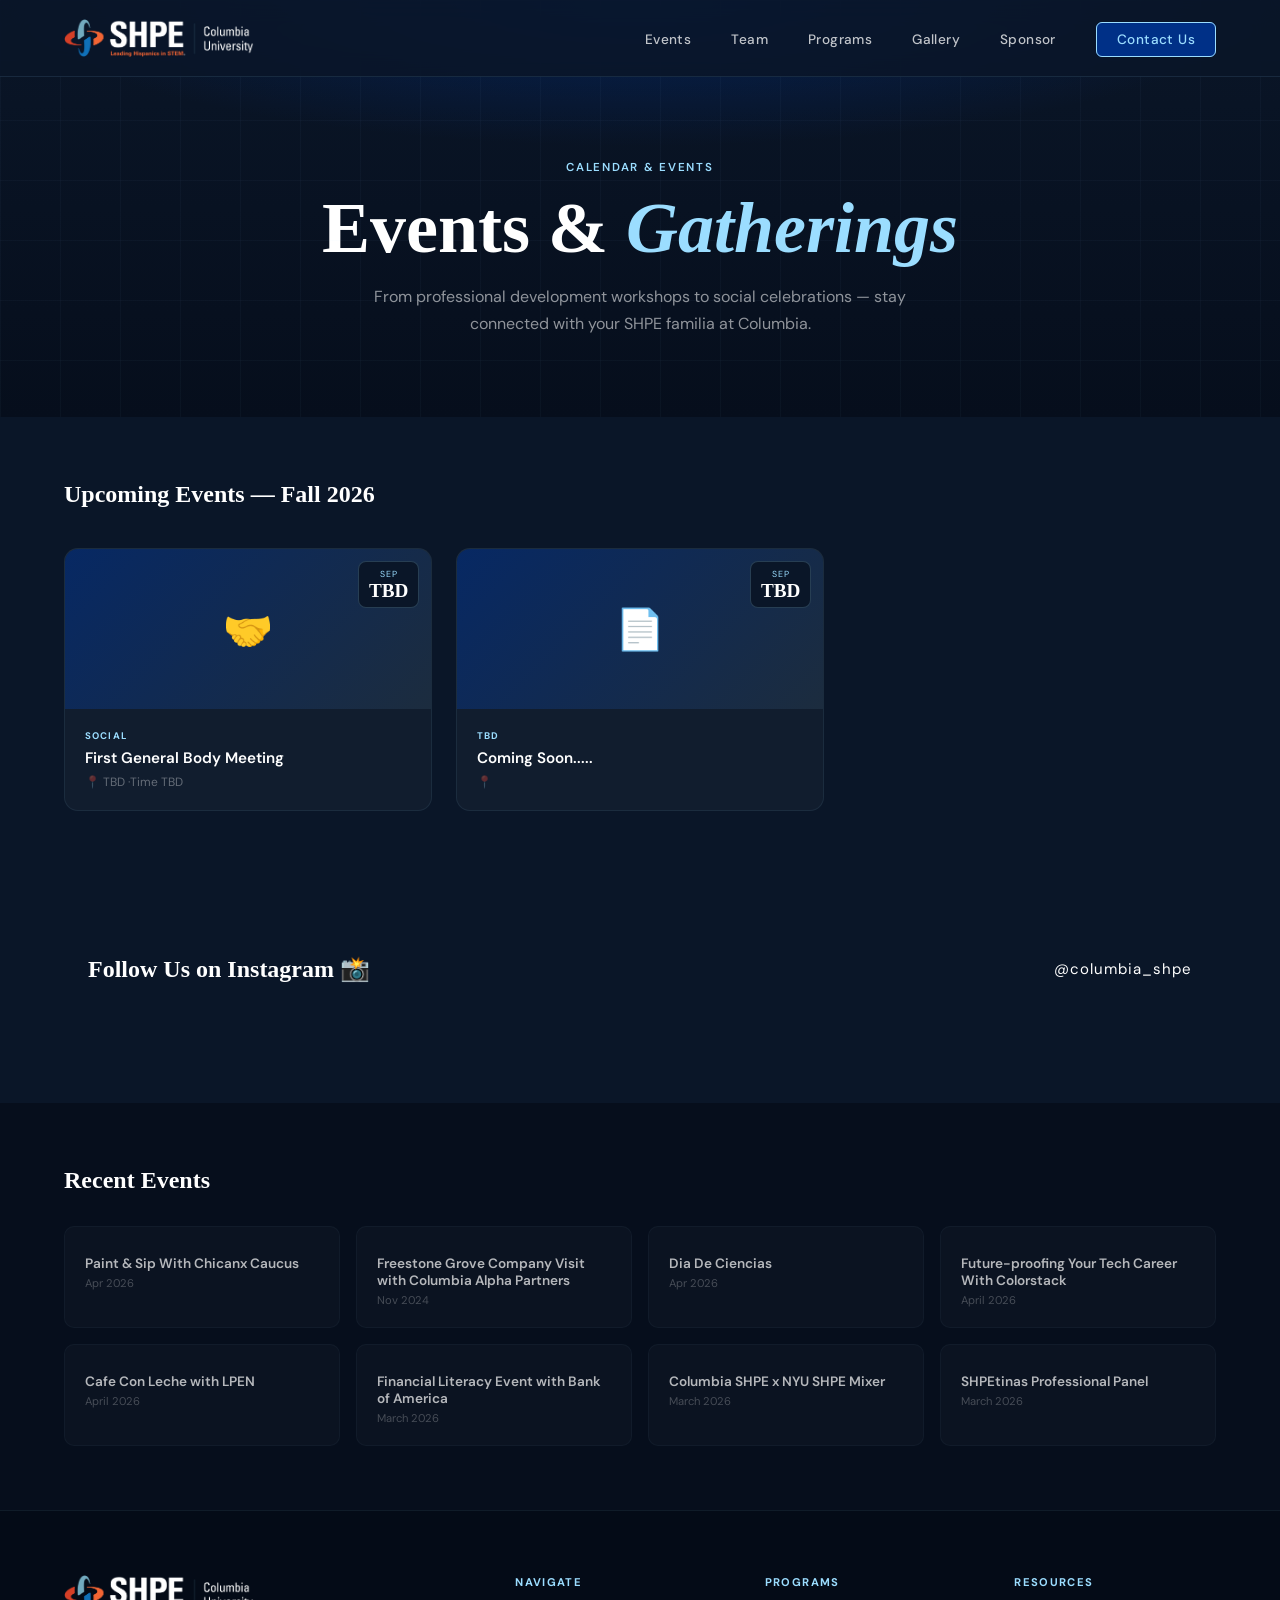
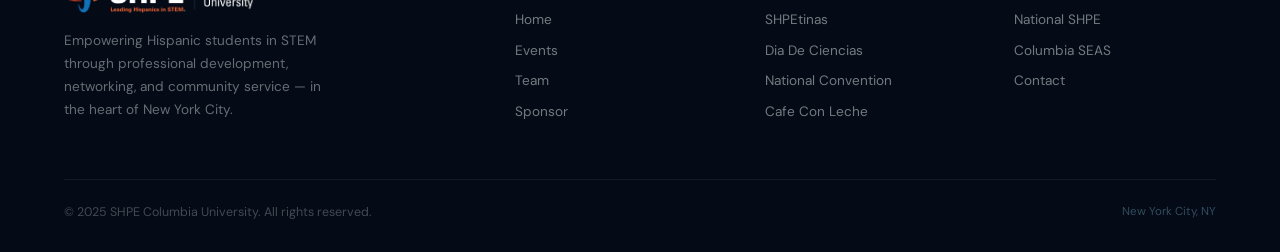
==== events.html @ 2bc38042 "adding files" ====
<!-- EVENTS.HTML -- PAGE WITH INFO OF EVENTS -->
<!-- As a reminder, make sure to comment sections and minimize commented out sections to avoid clutter & mess. -->

 <!-- This section is on every html file. It connects different files together and sets up the structure. Ensure the css files correspond to this html file.-->
<!DOCTYPE html>
<html lang="en">
<head>
  <meta charset="UTF-8" />
  <meta name="viewport" content="width=device-width, initial-scale=1.0"/>
  <title>Events – SHPE Columbia University</title>
  <link rel="preconnect" href="https://fonts.googleapis.com"/>
  <link href="https://fonts.googleapis.com/css2?family=Playfair+Display:ital,wght@0,400;0,700;0,900;1,400&family=DM+Sans:wght@300;400;500;600&display=swap" rel="stylesheet"/>
  <link rel="stylesheet" href="Styling/events.css">
  <link rel="stylesheet" href="Styling/navigation.css">
  <link rel="stylesheet" href="Styling/footer.css">
</head>
<body>

<!-- This section is for the NAVIGATION BAR. As of now (5/3/26), you will need to make changes to EVERY file to update something on the navigation bar. -->
<nav>
  <a href="index.html" class="nav-logo">
     <img src="Logos/WhiteandColor.png" class="nav-logo-icon"/>
  </a>

  <!-- Hamburger (Shown when the screen shrinks) -->
  <div class="hamburger" id="hamburger">
    <span></span>
    <span></span>
    <span></span>
  </div>

  <!-- If you want to add a new tab, edit this and make sure to create the new .html file for it to head to. -->
  <ul class="nav-links" id="navLinks">
    <li><a href="events.html">Events</a></li>
    <li><a href="team.html">Team</a></li>
    <li><a href="programs.html">Programs</a></li>
    <li><a href="gallery.html">Gallery</a></li>
    <li><a href="sponsorship.html">Sponsor</a></li>
    <li><a href="contact.html" class="nav-cta">Contact Us</a></li>
  </ul>
</nav>

<!-- This section is the HEADER section. It is basically what you see the top of this page. -->
<div class="page-header">
  <div class="eyebrow">Calendar & Events</div>
  <h1 class="page-title">Events & <em>Gatherings</em></h1>
  <p class="page-sub">From professional development workshops to social celebrations — stay connected with your SHPE familia at Columbia.</p>
</div>

<!--
/Feature Event Section. You can use this to countdown for National Convention or something
<div class="featured-event">
  <div class="featured-inner">
    <div class="featured-label">Featured Event</div>
    <div class="featured-card">
      <div class="featured-visual">
        🌟
        <div class="featured-badge">Flagship · 2026</div>
      </div>
      <div class="featured-content">
        <div class="event-type-tag">National Convention</div>
        <h2 class="featured-title">National SHPE Convention</h2>
        <p class="featured-desc">Join us for several days of networking, workshops, and fun.</p>
        <div class="countdown" id="countdown">
          <div class="count-box"><div class="count-num" id="cd-days">--</div><div class="count-label">Days</div></div>
          <div class="count-box"><div class="count-num" id="cd-hrs">--</div><div class="count-label">Hrs</div></div>
          <div class="count-box"><div class="count-num" id="cd-min">--</div><div class="count-label">Min</div></div>
          <div class="count-box"><div class="count-num" id="cd-sec">--</div><div class="count-label">Sec</div></div>
        </div>
        <div class="event-meta-row">
          <div class="meta-item"><span>📅</span><span> [Month][Day] 2026 · [TIME]] PM</span></div>
          <div class="meta-item"><span>📍</span><span> wherever </span></div>
          <div class="meta-item"><span>🎟️</span><span> General Admission $$$[price]</span></div>
        </div>
        <a href="contact.html" class="btn-primary">Register Now</a>
      </div>
    </div>
  </div>
</div>
-->

<!-- This section is the UPCOMING EVENTS section. As of now (5/3/26), this needs to be updated manually. Ideally, this will be changed to automatic if connected to one of our calendars once established. -->
<div class="events-section">
  <div class="events-section-inner">
    <div class="section-header">
      <h2 class="section-heading">Upcoming Events — Fall 2026</h2>
    </div>
    <div class="events-grid">

      <div class="event-card">
        <div class="event-img">🤝
          <div class="event-date-badge"><div class="badge-month">Sep</div><div class="badge-day">TBD</div></div>
        </div>
        <div class="event-body">
          <div class="ev-type">Social</div>
          <div class="ev-name">First General Body Meeting</div>
          <div class="ev-meta">📍 TBD ·Time TBD</div>
        </div>
      </div>

      <div class="event-card">
        <div class="event-img">📄
          <div class="event-date-badge"><div class="badge-month">Sep</div><div class="badge-day">TBD</div></div>
        </div>
        <div class="event-body">
          <div class="ev-type">TBD</div>
          <div class="ev-name">Coming Soon.....</div>
          <div class="ev-meta">📍</div>
        </div>
      </div>

    </div>
  </div>
</div>

<!-- This section is the INSTAGRAM WIDGET section. As of now (5/3/26), this widget is under Daniela. This should be changed. Consider changing the platform as well. -->
<div class="instagram-section">
  <div class="instagram-inner">
    <div class="section-header">
      <h2 class="section-heading">Follow Us on Instagram 📸</h2>
      <p class="section-sub">
        <a href="https://www.instagram.com/columbia_shpe/" target="_blank">@columbia_shpe</a>
      </p>
    </div>
    <div class="instagram-embed-wrapper">
      <!-- Elfsight Instagram Feed | ColumbiaSHPE -->
        <script src="https://elfsightcdn.com/platform.js" async></script>
        <div class="elfsight-app-4289514f-5c99-4eb2-a9fa-e28ac221b31d" data-elfsight-app-lazy></div>
    </div>
  </div>
</div>

<!-- This section is the RECENT EVENTS section. As of now (5/3/26), this needs to be updated manually. -->
<div class="past-events">
  <div class="past-inner">
    <div class="section-heading">Recent Events</div>
    <div class="past-grid">
      <div class="past-card"><div class="past-icon"></div><div class="past-name">Paint & Sip With Chicanx Caucus</div><div class="past-date">Apr 2026</div></div>
      <div class="past-card"><div class="past-icon"></div><div class="past-name">Freestone Grove Company Visit with Columbia Alpha Partners</div><div class="past-date">Nov 2024</div></div>
      <div class="past-card"><div class="past-icon"></div><div class="past-name">Dia De Ciencias</div><div class="past-date">Apr 2026</div></div>
      <div class="past-card"><div class="past-icon"></div><div class="past-name">Future-proofing Your Tech Career With Colorstack</div><div class="past-date">April 2026</div></div>
      <div class="past-card"><div class="past-icon"></div><div class="past-name">Cafe Con Leche with LPEN</div><div class="past-date">April 2026</div></div>
      <div class="past-card"><div class="past-icon"></div><div class="past-name">Financial Literacy Event with Bank of America</div><div class="past-date">March 2026</div></div>
      <div class="past-card"><div class="past-icon"></div><div class="past-name">Columbia SHPE x NYU SHPE Mixer</div><div class="past-date">March 2026</div></div>
      <div class="past-card"><div class="past-icon"></div><div class="past-name">SHPEtinas Professional Panel</div><div class="past-date">March 2026</div></div>
    </div>
  </div>
</div>

<!-- This section is for the FOOTER. As of now (5/3/26), you will need to make changes to EVERY file with the footer to update something on the footer. -->
<footer>
  <div class="footer-top">
    <div class="footer-brand">
      <div class="nav-logo">
        <img src="Logos/WhiteandColor.png" class="nav-logo-icon"/>
      </div>
      <p>Empowering Hispanic students in STEM through professional development, networking, and community service — in the heart of New York City.</p>
    </div>
    <div class="footer-col">
      <h5>Navigate</h5>
      <ul>
        <li><a href="index.html">Home</a></li>
        <li><a href="events.html">Events</a></li>
        <li><a href="team.html">Team</a></li>
        <li><a href="sponsorship.html">Sponsor</a></li>
      </ul>
    </div>
    <div class="footer-col">
      <h5>Programs</h5>
      <ul>
        <li><a href="programs.html">SHPEtinas</a></li>
        <li><a href="programs.html">Dia De Ciencias</a></li>
        <li><a href="programs.html">National Convention</a></li>
        <li><a href="programs.html">Cafe Con Leche</a></li>
      </ul>
    </div>
    <div class="footer-col">
      <h5>Resources</h5>
      <ul>
        <li><a href="https://www.shpe.org" target="_blank">National SHPE</a></li>
        <li><a href="https://engineering.columbia.edu" target="_blank">Columbia SEAS</a></li>
        <li><a href="contact.html">Contact</a></li>
      </ul>
    </div>
  </div>
  <div class="footer-bottom">
    <p>© 2025 SHPE Columbia University. All rights reserved.</p>
    <p style="color:rgba(155,221,255,0.3);font-size:0.72rem;">New York City, NY</p>
  </div>
</footer>

<script>

  document.querySelectorAll('.filter-btn').forEach(btn => {
    btn.addEventListener('click', () => {
      document.querySelectorAll('.filter-btn').forEach(b => b.classList.remove('active'));
      btn.classList.add('active');
    });
  });
</script>

<script src="Scripts/navigation.js"></script>
</body>
</html>
---- Styling/events.css ----
:root {
      --columbia-blue: #9BDDFF;
      --columbia-dark: #003087;
      --navy: #0A1628;
      --gold: #C4973A;
      --cream: #F8F4EE;
      --white: #ffffff;
    }
    *, *::before, *::after { box-sizing: border-box; margin: 0; padding: 0; }
    html { scroll-behavior: smooth; }
    body { font-family: 'DM Sans', sans-serif; background: var(--navy); color: var(--white); overflow-x: hidden; }


    /* PAGE HEADER */
    .page-header {
      padding: 10rem 4rem 5rem;
      background:
        radial-gradient(ellipse 70% 50% at 50% 0%, rgba(0,48,135,0.5) 0%, transparent 70%),
        linear-gradient(180deg, #0A1628 0%, #060e1c 100%);
      text-align: center; position: relative;
    }
    .page-header::after {
      content: '';
      position: absolute; inset: 0;
      background-image: linear-gradient(rgba(155,221,255,0.03) 1px, transparent 1px), linear-gradient(90deg, rgba(155,221,255,0.03) 1px, transparent 1px);
      background-size: 60px 60px;
      pointer-events: none;
    }
    .eyebrow { font-size: 0.72rem; font-weight: 600; color: var(--columbia-blue); letter-spacing: 0.15em; text-transform: uppercase; margin-bottom: 1rem; }
    .page-title {
      font-family: 'Georgia', serif;
      font-size: clamp(2.5rem, 6vw, 4.5rem);
      font-weight: 900; line-height: 1.05; margin-bottom: 1rem;
    }
    .page-title em { font-style: italic; color: var(--columbia-blue); }
    .page-sub { color: rgba(255,255,255,0.55); max-width: 560px; margin: 0 auto; line-height: 1.7; }

    /* FILTER TABS */
    .filters {
      background: #060e1c;
      border-bottom: 1px solid rgba(155,221,255,0.08);
      padding: 1.5rem 4rem;
      display: flex; gap: 0.75rem; overflow-x: auto;
    }
    .filter-btn {
      background: rgba(255,255,255,0.04); border: 1px solid rgba(155,221,255,0.1);
      color: rgba(255,255,255,0.55); padding: 0.5rem 1.25rem; border-radius: 100px;
      font-size: 0.8rem; font-weight: 500; cursor: pointer;
      transition: all 0.2s; white-space: nowrap;
    }
    .filter-btn:hover, .filter-btn.active {
      background: var(--columbia-dark); border-color: var(--columbia-blue);
      color: var(--columbia-blue);
    }

    /* FEATURED EVENT....u can use this for a special event. maybe for national convention? */
    .featured-event {
      background: #060e1c; padding: 4rem;
    }
    .featured-inner { max-width: 1200px; margin: 0 auto; }
    .featured-label {
      font-size: 0.7rem; font-weight: 700; letter-spacing: 0.15em; text-transform: uppercase;
      color: var(--gold); margin-bottom: 1.5rem; display: flex; align-items: center; gap: 0.5rem;
    }
    .featured-label::before { content: '★'; }
    .featured-card {
      background: linear-gradient(135deg, rgba(0,48,135,0.4) 0%, rgba(155,221,255,0.04) 100%);
      border: 1px solid rgba(155,221,255,0.2);
      border-radius: 20px; overflow: hidden;
      display: grid; grid-template-columns: 1fr 1fr;
    }
    .featured-visual {
      background: linear-gradient(135deg, rgba(0,48,135,0.8), rgba(10,22,40,0.9));
      min-height: 360px;
      display: flex; align-items: center; justify-content: center;
      font-size: 6rem; position: relative;
    }
    .featured-badge {
      position: absolute; top: 1.5rem; left: 1.5rem;
      background: var(--gold); color: #1a0a00;
      padding: 0.3rem 0.8rem; border-radius: 6px;
      font-size: 0.65rem; font-weight: 700; letter-spacing: 0.08em; text-transform: uppercase;
    }
    .featured-content { padding: 3rem; display: flex; flex-direction: column; justify-content: center; }
    .event-type-tag {
      font-size: 0.65rem; font-weight: 700; letter-spacing: 0.12em; text-transform: uppercase;
      color: var(--columbia-blue); background: rgba(155,221,255,0.08);
      padding: 0.25rem 0.7rem; border-radius: 4px; display: inline-block; margin-bottom: 1rem;
    }
    .featured-title { font-family: 'Georgia', serif; font-size: 2rem; font-weight: 800; margin-bottom: 1rem; line-height: 1.2; }
    .featured-desc { color: rgba(255,255,255,0.55); line-height: 1.7; margin-bottom: 1.5rem; }
    .event-meta-row { display: flex; flex-direction: column; gap: 0.5rem; margin-bottom: 2rem; }
    .meta-item { display: flex; align-items: center; gap: 0.6rem; font-size: 0.85rem; color: rgba(255,255,255,0.5); }
    .meta-item span:first-child { font-size: 1rem; }
    .btn-primary {
      background: var(--columbia-blue); color: var(--navy);
      padding: 0.85rem 2rem; border-radius: 8px; font-weight: 600;
      font-size: 0.9rem; text-decoration: none; transition: all 0.2s;
      display: inline-block;
    }
    .btn-primary:hover { background: #fff; }

    /* COUNTDOWN FOR FEATURED EVENT */
    .countdown { display: flex; gap: 1rem; margin: 1.5rem 0; }
    .count-box {
      background: rgba(0,0,0,0.3); border: 1px solid rgba(155,221,255,0.15);
      border-radius: 8px; padding: 0.6rem 1rem; text-align: center; min-width: 64px;
    }
    .count-num { font-family: 'Georgia', serif; font-size: 1.8rem; font-weight: 900; color: var(--columbia-blue); line-height: 1; }
    .count-label { font-size: 0.6rem; color: rgba(255,255,255,0.35); letter-spacing: 0.08em; text-transform: uppercase; margin-top: 0.2rem; }

    
    /*INSTAGRAM*/
    .instagram-section {
    padding: 80px 0;
    background: var(--navy-dark);
    border-top: 1px solid var(--border);
    border-bottom: 1px solid var(--border);
    }

    .instagram-inner {
    max-width: 1200px;
    margin: 0 auto;
    padding: 0 48px;
    }

    .instagram-embed-wrapper {
    margin-top: 40px;
    border-radius: 12px;
    overflow: hidden;
    }

    .section-sub a {
    color: var(--blue-electric);
    text-decoration: none;
    font-size: 15px;
    letter-spacing: 1px;
    }

    .section-sub a:hover {
    text-decoration: underline;
    }

    
    /* EVENTS GRID */
    .events-section { padding: 4rem; background: var(--navy); }
    .events-section-inner { max-width: 1200px; margin: 0 auto; }
    .section-header { display: flex; justify-content: space-between; align-items: center; margin-bottom: 2.5rem; }
    .section-heading { font-family: 'Georgia', serif; font-size: 1.5rem; font-weight: 700; }
    .events-grid { display: grid; grid-template-columns: repeat(3, 1fr); gap: 1.5rem; }
    .event-card {
      background: rgba(255,255,255,0.03);
      border: 1px solid rgba(155,221,255,0.08);
      border-radius: 14px; overflow: hidden;
      transition: border-color 0.2s, transform 0.2s;
      cursor: pointer;
    }
    .event-card:hover { border-color: rgba(155,221,255,0.25); transform: translateY(-3px); }
    .event-img {
      height: 160px;
      background: linear-gradient(135deg, rgba(0,48,135,0.6), rgba(155,221,255,0.08));
      display: flex; align-items: center; justify-content: center; font-size: 2.5rem;
      position: relative;
    }
    .event-date-badge {
      position: absolute; top: 0.75rem; right: 0.75rem;
      background: var(--navy); border: 1px solid rgba(155,221,255,0.2);
      border-radius: 8px; padding: 0.35rem 0.6rem; text-align: center;
    }
    .badge-month { font-size: 0.55rem; color: var(--columbia-blue); text-transform: uppercase; letter-spacing: 0.08em; }
    .badge-day { font-family: 'Georgia', serif; font-size: 1.2rem; font-weight: 900; }
    .event-body { padding: 1.25rem; }
    .ev-type { font-size: 0.6rem; font-weight: 700; letter-spacing: 0.12em; text-transform: uppercase; color: var(--columbia-blue); margin-bottom: 0.4rem; }
    .ev-name { font-weight: 600; font-size: 0.95rem; margin-bottom: 0.35rem; }
    .ev-meta { font-size: 0.75rem; color: rgba(255,255,255,0.35); }

    /* PAST EVENTS */
    .past-events { background: #060e1c; padding: 4rem; }
    .past-inner { max-width: 1200px; margin: 0 auto; }
    .past-grid { display: grid; grid-template-columns: repeat(4, 1fr); gap: 1rem; margin-top: 2rem; }
    .past-card {
      background: rgba(255,255,255,0.03); border: 1px solid rgba(155,221,255,0.06);
      border-radius: 10px; padding: 1.25rem; opacity: 0.7; transition: opacity 0.2s;
    }
    .past-card:hover { opacity: 1; }
    .past-icon { font-size: 1.4rem; margin-bottom: 0.5rem; }
    .past-name { font-size: 0.85rem; font-weight: 600; margin-bottom: 0.25rem; }
    .past-date { font-size: 0.7rem; color: rgba(255,255,255,0.35); }

    @media (max-width: 768px) {
      nav { padding: 1rem 1.5rem; }
      .nav-links { display: none; }
      .page-header, .featured-event, .events-section, .past-events { padding: 4rem 1.5rem; }
      .filters { padding: 1rem 1.5rem; }
      .featured-card { grid-template-columns: 1fr; }
      .events-grid { grid-template-columns: 1fr; }
      .past-grid { grid-template-columns: 1fr 1fr; }
    }
---- Styling/navigation.css ----
nav {
      position: fixed; top: 0; width: 100%; z-index: 100;
      display: flex; align-items: center; justify-content: space-between;
      padding: 1.2rem 4rem;
      background: rgba(10,22,40,0.85);
      backdrop-filter: blur(12px);
      border-bottom: 1px solid rgba(155,221,255,0.1);
    }
    .nav-logo {
      display: flex; align-items: center; gap: 0.75rem;
      text-decoration: none;
    }
    .nav-logo-icon {
      width: 190px; height: 38px;
      display: flex; align-items: center; justify-content: center;
    }
    .nav-logo-text { font-size: 1rem; font-weight: 600; color: var(--white); line-height: 1.1; }
    .nav-logo-sub { font-size: 0.7rem; color: var(--columbia-blue); font-weight: 300; letter-spacing: 0.05em; }
    .nav-links { display: flex; gap: 2.5rem; list-style: none; }
    .nav-links a {
      text-decoration: none; color: rgba(255,255,255,0.75);
      font-size: 0.85rem; font-weight: 500; letter-spacing: 0.03em;
      transition: color 0.2s;
    }
    .nav-links a:hover { color: var(--columbia-blue); }
    .nav-cta {
      background: var(--columbia-dark); color: var(--columbia-blue) !important;
      padding: 0.5rem 1.25rem; border-radius: 6px;
      border: 1px solid var(--columbia-blue);
      transition: background 0.2s !important;
    }
    .nav-cta:hover { background: var(--columbia-blue) !important; color: var(--navy) !important; }

    /* Hamburger default hidden */
    .hamburger {
    display: none;
    flex-direction: column;
    cursor: pointer;
    }

    .hamburger span {
    height: 3px;
    width: 25px;
    background: white;
    margin: 4px 0;
    display: block;
    }
    
@media (max-width: 768px) {
  nav { 
    padding: 1rem 1.5rem; 
    display: flex;
    justify-content: space-between;
    align-items: center;
  }

  /* Show hamburger */
  .hamburger {
    display: flex;
  }

  /* Hide menu by default */
  .nav-links {
    display: none !important;
    position: absolute;
    top: 70px;
    left: 0;
    background: var(--columbia-dark);
    width: 100%;
    flex-direction: column;
    text-align: center;
    padding: 1.5rem 0;
  }

  /* Show menu when active */
  .nav-links.active {
    display: flex !important;
  }
}
---- Styling/footer.css ----
/* FOOTER */
    footer {
      background: #040b17;
      padding: 4rem 4rem 2rem;
      border-top: 1px solid rgba(155,221,255,0.08);
    }
    .footer-top {
      display: grid; grid-template-columns: 2fr 1fr 1fr 1fr;
      gap: 3rem; margin-bottom: 3rem;
    }
    .footer-brand p {
      font-size: 0.85rem; color: rgba(255,255,255,0.4);
      line-height: 1.7; margin-top: 1rem; max-width: 280px;
    }
    .footer-col h5 {
      font-size: 0.7rem; font-weight: 700; letter-spacing: 0.12em;
      text-transform: uppercase; color: var(--columbia-blue);
      margin-bottom: 1.2rem;
    }
    .footer-col ul { list-style: none; }
    .footer-col li { margin-bottom: 0.6rem; }
    .footer-col a {
      font-size: 0.85rem; color: rgba(255,255,255,0.45);
      text-decoration: none; transition: color 0.2s;
    }
    .footer-col a:hover { color: var(--columbia-blue); }
    .footer-bottom {
      border-top: 1px solid rgba(255,255,255,0.06);
      padding-top: 1.5rem;
      display: flex; justify-content: space-between; align-items: center;
    }
    .footer-bottom p { font-size: 0.78rem; color: rgba(255,255,255,0.25); }
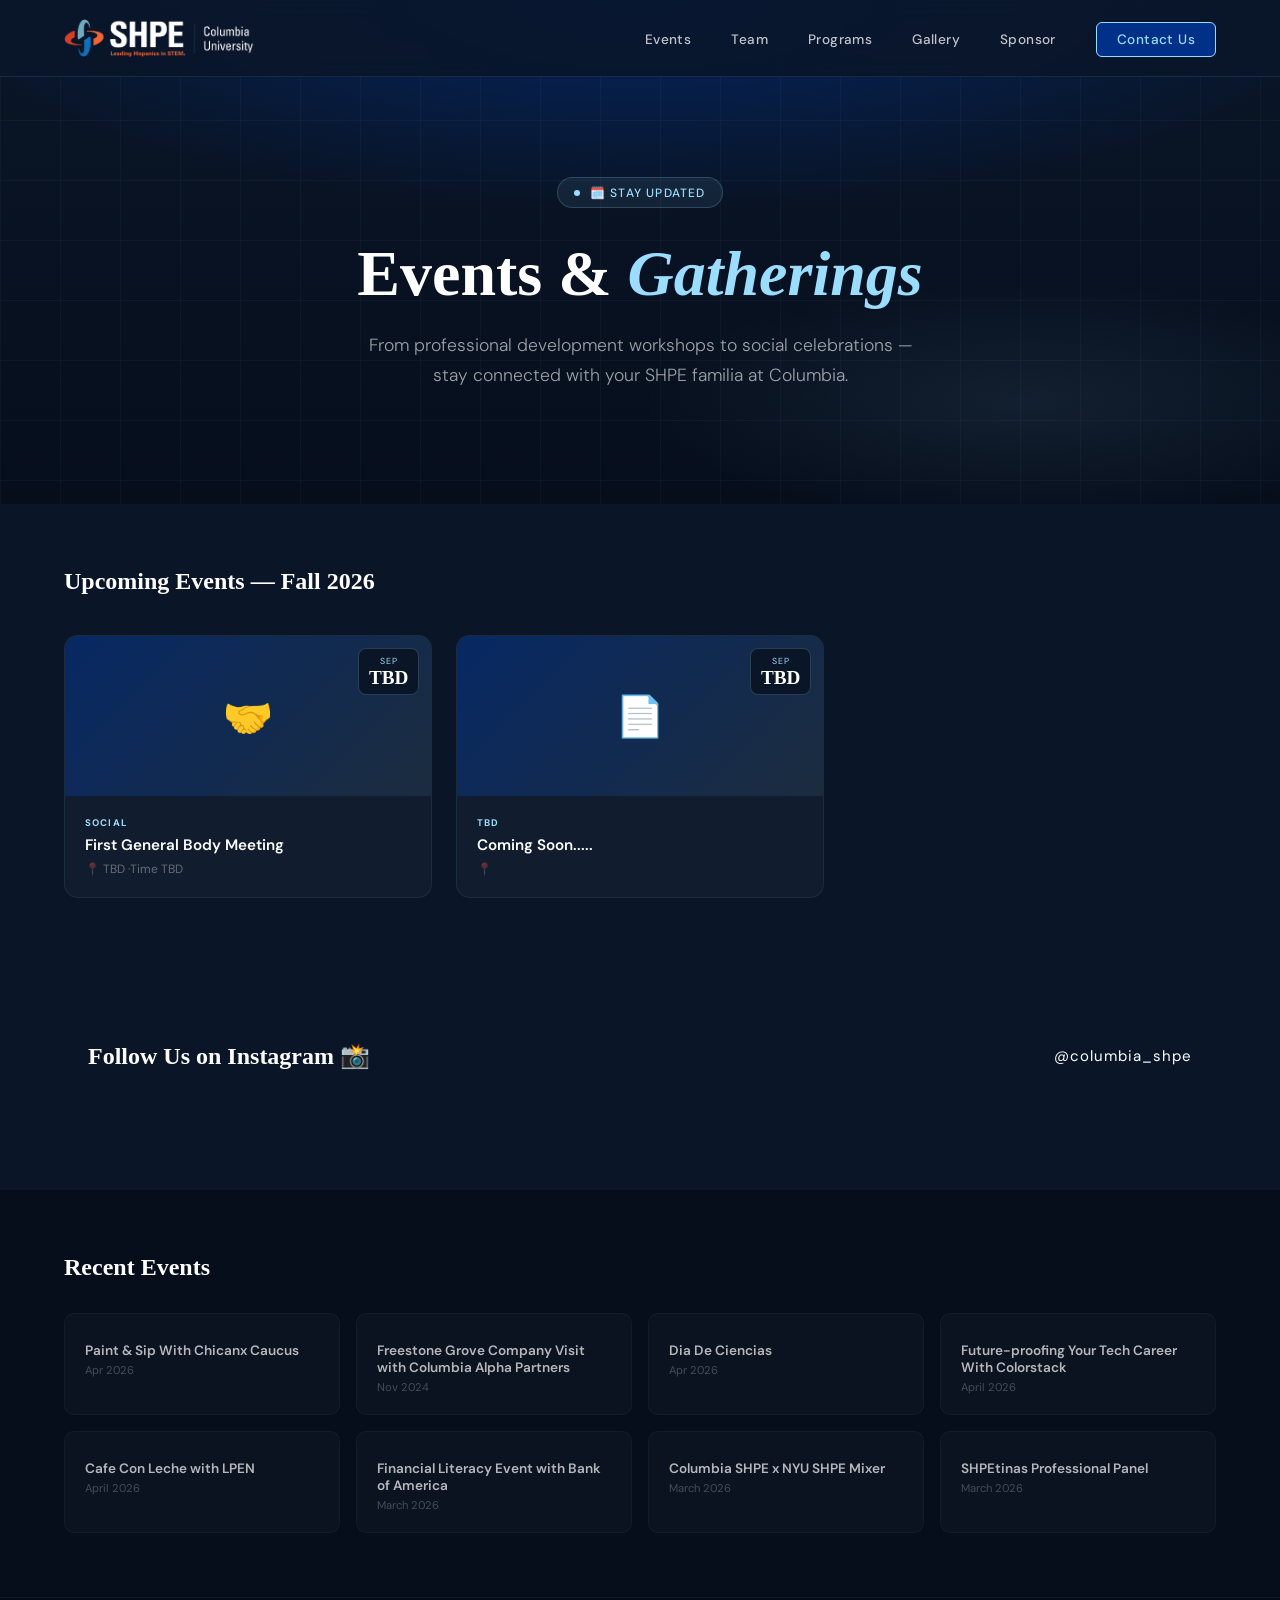
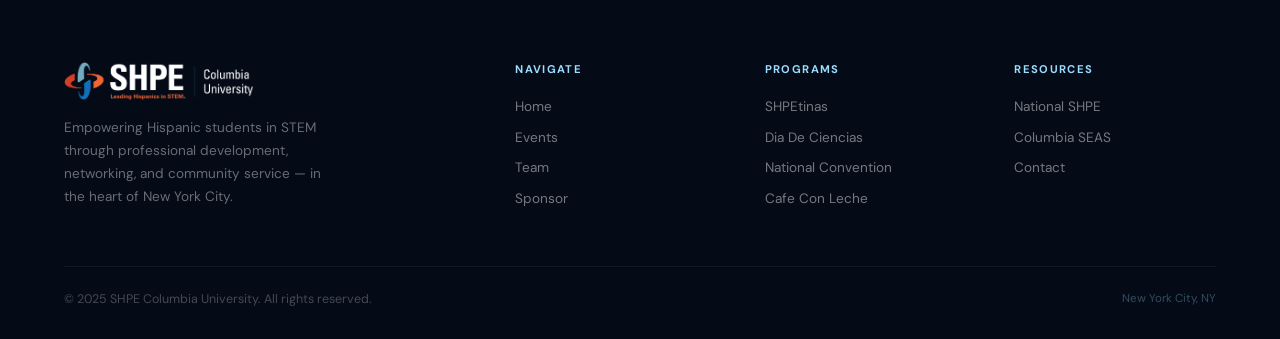
==== commit c9af9db9: "fixed events" ====
--- a/events.html
+++ b/events.html
@@ -40,12 +40,18 @@
   </ul>
 </nav>
 
-<!-- This section is the HEADER section. It is basically what you see the top of this page. -->
-<div class="page-header">
-  <div class="eyebrow">Calendar & Events</div>
-  <h1 class="page-title">Events & <em>Gatherings</em></h1>
-  <p class="page-sub">From professional development workshops to social celebrations — stay connected with your SHPE familia at Columbia.</p>
-</div>
+<!-- This section is the HERO section. It is basically what you see the top of this page. -->
+
+
+<section class="page-hero">
+  <div class="hero-bg"></div>
+  <div class="hero-grid"></div>
+  <div class="page-hero-content">
+    <div class="hero-eyebrow"><span></span>🗓️ STAY UPDATED</div>
+    <h1 class="hero-title">Events &amp; <em>Gatherings</em></h1>
+    <p class="hero-sub">From professional development workshops to social celebrations — stay connected with your SHPE familia at Columbia.</p>
+  </div>
+</section>
 
 <!--
 /Feature Event Section. You can use this to countdown for National Convention or something
--- a/Styling/events.css
+++ b/Styling/events.css
@@ -12,29 +12,56 @@
     body { font-family: 'DM Sans', sans-serif; background: var(--navy); color: var(--white); overflow-x: hidden; }
 
 
-    /* PAGE HEADER */
-    .page-header {
-      padding: 10rem 4rem 5rem;
-      background:
-        radial-gradient(ellipse 70% 50% at 50% 0%, rgba(0,48,135,0.5) 0%, transparent 70%),
-        linear-gradient(180deg, #0A1628 0%, #060e1c 100%);
-      text-align: center; position: relative;
-    }
-    .page-header::after {
-      content: '';
-      position: absolute; inset: 0;
-      background-image: linear-gradient(rgba(155,221,255,0.03) 1px, transparent 1px), linear-gradient(90deg, rgba(155,221,255,0.03) 1px, transparent 1px);
-      background-size: 60px 60px;
-      pointer-events: none;
-    }
-    .eyebrow { font-size: 0.72rem; font-weight: 600; color: var(--columbia-blue); letter-spacing: 0.15em; text-transform: uppercase; margin-bottom: 1rem; }
-    .page-title {
-      font-family: 'Georgia', serif;
-      font-size: clamp(2.5rem, 6vw, 4.5rem);
-      font-weight: 900; line-height: 1.05; margin-bottom: 1rem;
-    }
-    .page-title em { font-style: italic; color: var(--columbia-blue); }
-    .page-sub { color: rgba(255,255,255,0.55); max-width: 560px; margin: 0 auto; line-height: 1.7; }
+/*  PAGE HERO  */
+.page-hero {
+  min-height: 56vh;
+  display: flex; flex-direction: column; align-items: center; justify-content: center;
+  position: relative; overflow: hidden;
+  padding: 9rem 2rem 5rem;
+  text-align: center;
+}
+.page-hero .hero-bg {
+  position: absolute; inset: 0; z-index: 0;
+  background:
+    radial-gradient(ellipse 80% 60% at 50% 0%, rgba(0,48,135,0.6) 0%, transparent 70%),
+    radial-gradient(ellipse 50% 40% at 80% 80%, rgba(155,221,255,0.08) 0%, transparent 60%),
+    linear-gradient(180deg, #0A1628 0%, #060e1c 100%);
+}
+.page-hero .hero-grid {
+  position: absolute; inset: 0; z-index: 0;
+  background-image:
+    linear-gradient(rgba(155,221,255,0.04) 1px, transparent 1px),
+    linear-gradient(90deg, rgba(155,221,255,0.04) 1px, transparent 1px);
+  background-size: 60px 60px;
+}
+.page-hero-content { position: relative; z-index: 1; max-width: 720px; }
+
+.hero-eyebrow {
+  display: inline-flex; align-items: center; gap: 0.6rem;
+  background: rgba(155,221,255,0.08); border: 1px solid rgba(155,221,255,0.2);
+  padding: 0.4rem 1rem; border-radius: 100px;
+  font-size: 0.75rem; font-weight: 500; color: var(--columbia-blue);
+  letter-spacing: 0.1em; text-transform: uppercase;
+  margin-bottom: 2rem;
+  animation: fadeUp 0.8s ease both;
+}
+.hero-eyebrow span { width: 6px; height: 6px; border-radius: 50%; background: var(--columbia-blue); }
+
+.hero-title {
+  font-family: 'Georgia', serif;
+  font-size: clamp(2.8rem, 5vw, 5rem);
+  font-weight: 700; line-height: 1.05;
+  color: var(--white); margin-bottom: 1.5rem;
+  animation: fadeUp 0.8s 0.1s ease both;
+}
+.hero-title em { font-style: italic; color: var(--columbia-blue); }
+
+.hero-sub {
+  font-size: 1.1rem; color: rgba(255,255,255,0.6); font-weight: 300;
+  max-width: 560px; margin: 0 auto;
+  line-height: 1.7;
+  animation: fadeUp 0.8s 0.2s ease both;
+}
 
     /* FILTER TABS */
     .filters {
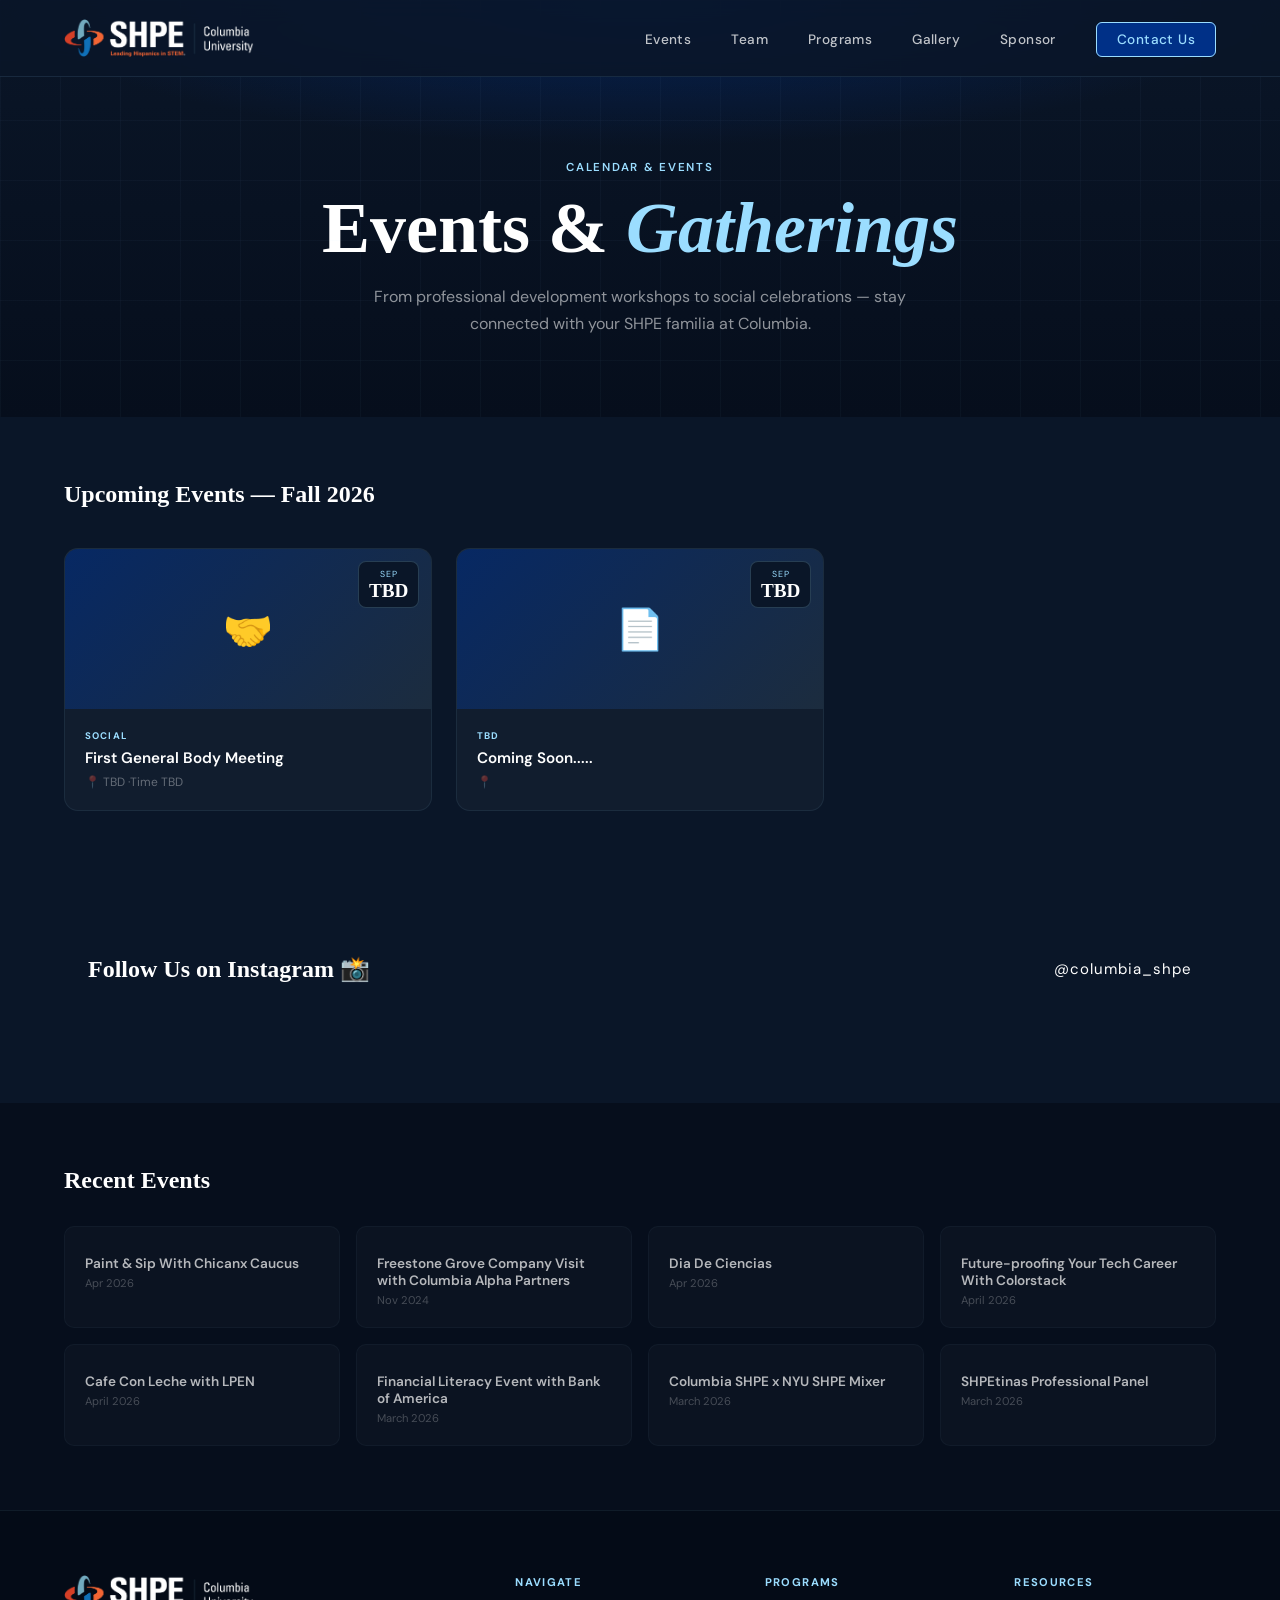
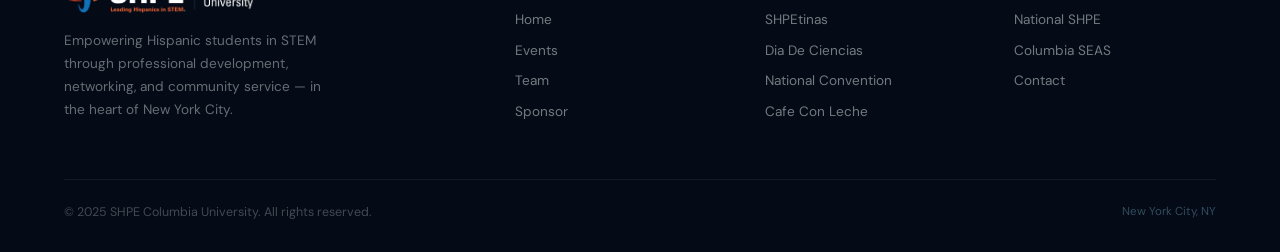
==== commit 5feb50c3: "events" ====
--- a/events.html
+++ b/events.html
@@ -40,18 +40,12 @@
   </ul>
 </nav>
 
-<!-- This section is the HERO section. It is basically what you see the top of this page. -->
-
-
-<section class="page-hero">
-  <div class="hero-bg"></div>
-  <div class="hero-grid"></div>
-  <div class="page-hero-content">
-    <div class="hero-eyebrow"><span></span>🗓️ STAY UPDATED</div>
-    <h1 class="hero-title">Events &amp; <em>Gatherings</em></h1>
-    <p class="hero-sub">From professional development workshops to social celebrations — stay connected with your SHPE familia at Columbia.</p>
-  </div>
-</section>
+<!-- This section is the HEADER section. It is basically what you see the top of this page. -->
+<div class="page-header">
+  <div class="eyebrow">Calendar & Events</div>
+  <h1 class="page-title">Events & <em>Gatherings</em></h1>
+  <p class="page-sub">From professional development workshops to social celebrations — stay connected with your SHPE familia at Columbia.</p>
+</div>
 
 <!--
 /Feature Event Section. You can use this to countdown for National Convention or something
--- a/Styling/events.css
+++ b/Styling/events.css
@@ -12,56 +12,29 @@
     body { font-family: 'DM Sans', sans-serif; background: var(--navy); color: var(--white); overflow-x: hidden; }
 
 
-/*  PAGE HERO  */
-.page-hero {
-  min-height: 56vh;
-  display: flex; flex-direction: column; align-items: center; justify-content: center;
-  position: relative; overflow: hidden;
-  padding: 9rem 2rem 5rem;
-  text-align: center;
-}
-.page-hero .hero-bg {
-  position: absolute; inset: 0; z-index: 0;
-  background:
-    radial-gradient(ellipse 80% 60% at 50% 0%, rgba(0,48,135,0.6) 0%, transparent 70%),
-    radial-gradient(ellipse 50% 40% at 80% 80%, rgba(155,221,255,0.08) 0%, transparent 60%),
-    linear-gradient(180deg, #0A1628 0%, #060e1c 100%);
-}
-.page-hero .hero-grid {
-  position: absolute; inset: 0; z-index: 0;
-  background-image:
-    linear-gradient(rgba(155,221,255,0.04) 1px, transparent 1px),
-    linear-gradient(90deg, rgba(155,221,255,0.04) 1px, transparent 1px);
-  background-size: 60px 60px;
-}
-.page-hero-content { position: relative; z-index: 1; max-width: 720px; }
-
-.hero-eyebrow {
-  display: inline-flex; align-items: center; gap: 0.6rem;
-  background: rgba(155,221,255,0.08); border: 1px solid rgba(155,221,255,0.2);
-  padding: 0.4rem 1rem; border-radius: 100px;
-  font-size: 0.75rem; font-weight: 500; color: var(--columbia-blue);
-  letter-spacing: 0.1em; text-transform: uppercase;
-  margin-bottom: 2rem;
-  animation: fadeUp 0.8s ease both;
-}
-.hero-eyebrow span { width: 6px; height: 6px; border-radius: 50%; background: var(--columbia-blue); }
-
-.hero-title {
-  font-family: 'Georgia', serif;
-  font-size: clamp(2.8rem, 5vw, 5rem);
-  font-weight: 700; line-height: 1.05;
-  color: var(--white); margin-bottom: 1.5rem;
-  animation: fadeUp 0.8s 0.1s ease both;
-}
-.hero-title em { font-style: italic; color: var(--columbia-blue); }
-
-.hero-sub {
-  font-size: 1.1rem; color: rgba(255,255,255,0.6); font-weight: 300;
-  max-width: 560px; margin: 0 auto;
-  line-height: 1.7;
-  animation: fadeUp 0.8s 0.2s ease both;
-}
+    /* PAGE HEADER */
+    .page-header {
+      padding: 10rem 4rem 5rem;
+      background:
+        radial-gradient(ellipse 70% 50% at 50% 0%, rgba(0,48,135,0.5) 0%, transparent 70%),
+        linear-gradient(180deg, #0A1628 0%, #060e1c 100%);
+      text-align: center; position: relative;
+    }
+    .page-header::after {
+      content: '';
+      position: absolute; inset: 0;
+      background-image: linear-gradient(rgba(155,221,255,0.03) 1px, transparent 1px), linear-gradient(90deg, rgba(155,221,255,0.03) 1px, transparent 1px);
+      background-size: 60px 60px;
+      pointer-events: none;
+    }
+    .eyebrow { font-size: 0.72rem; font-weight: 600; color: var(--columbia-blue); letter-spacing: 0.15em; text-transform: uppercase; margin-bottom: 1rem; }
+    .page-title {
+      font-family: 'Georgia', serif;
+      font-size: clamp(2.5rem, 6vw, 4.5rem);
+      font-weight: 900; line-height: 1.05; margin-bottom: 1rem;
+    }
+    .page-title em { font-style: italic; color: var(--columbia-blue); }
+    .page-sub { color: rgba(255,255,255,0.55); max-width: 560px; margin: 0 auto; line-height: 1.7; }
 
     /* FILTER TABS */
     .filters {
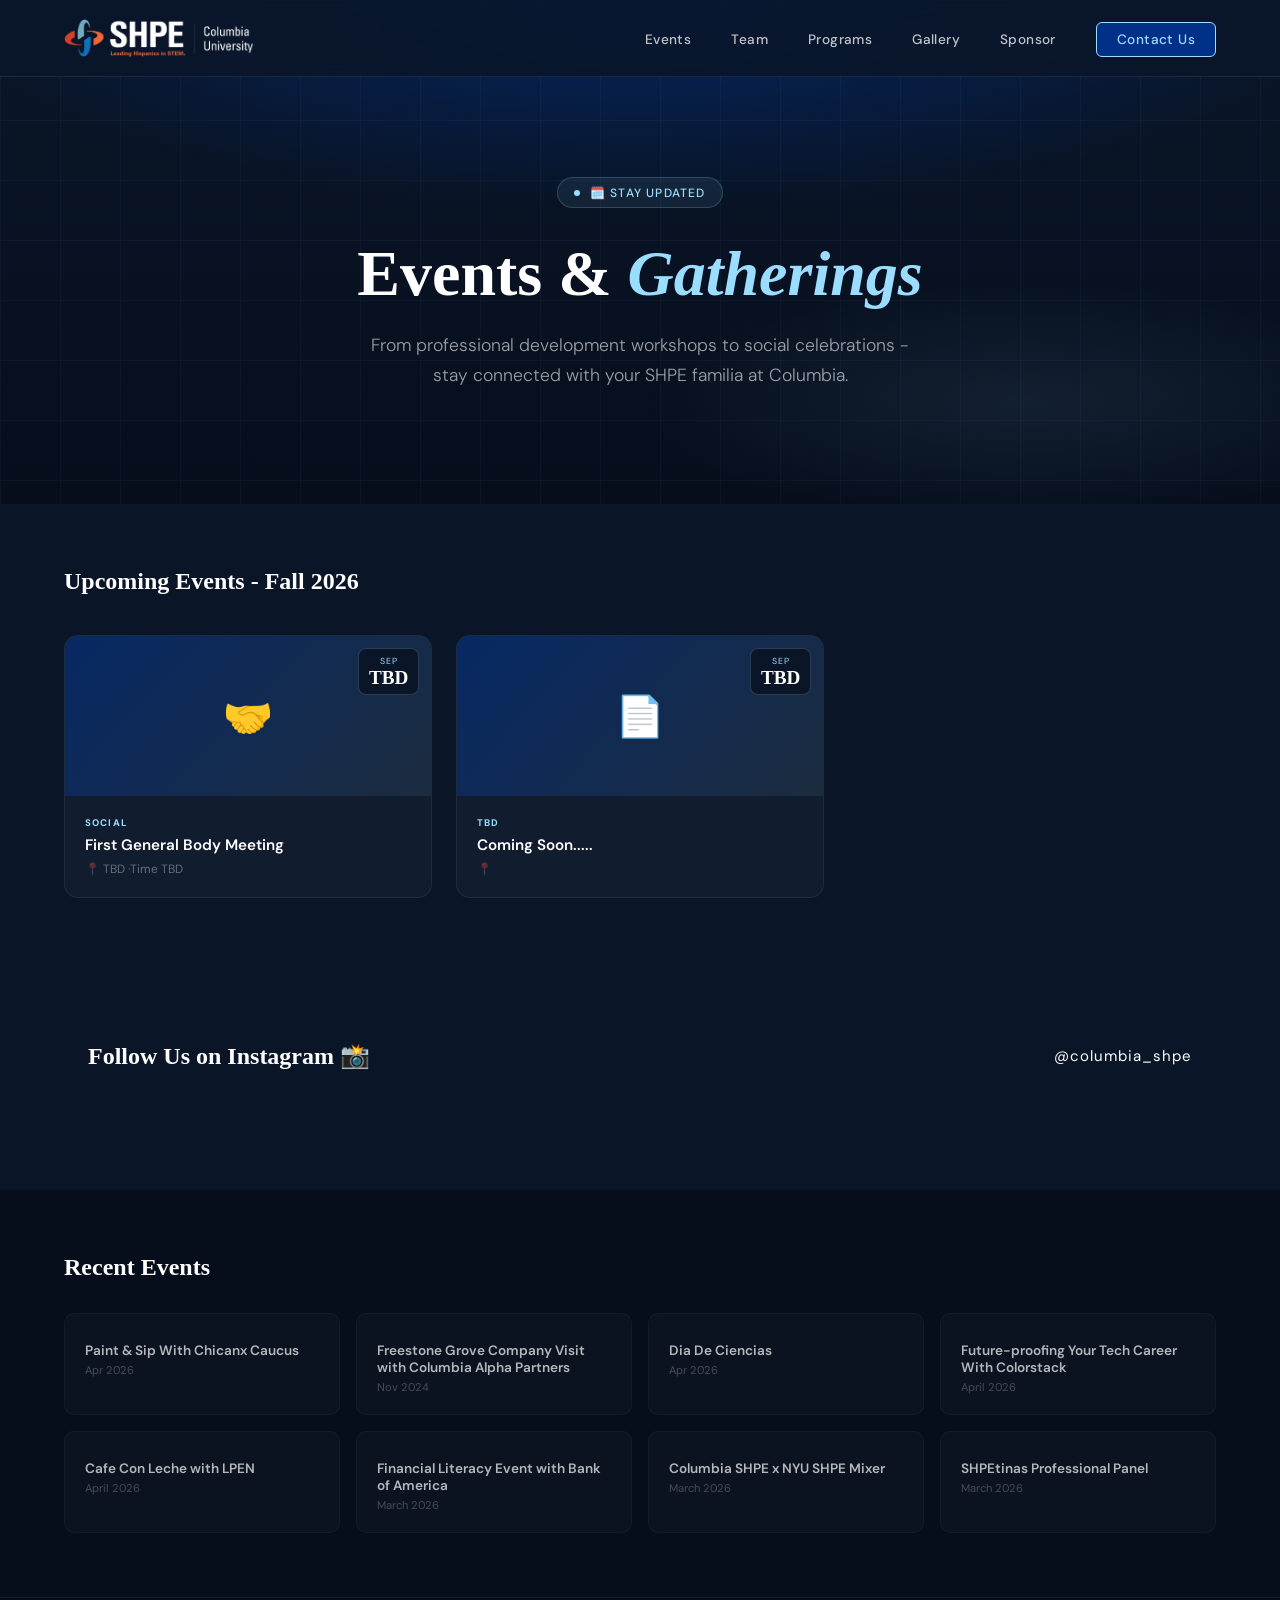
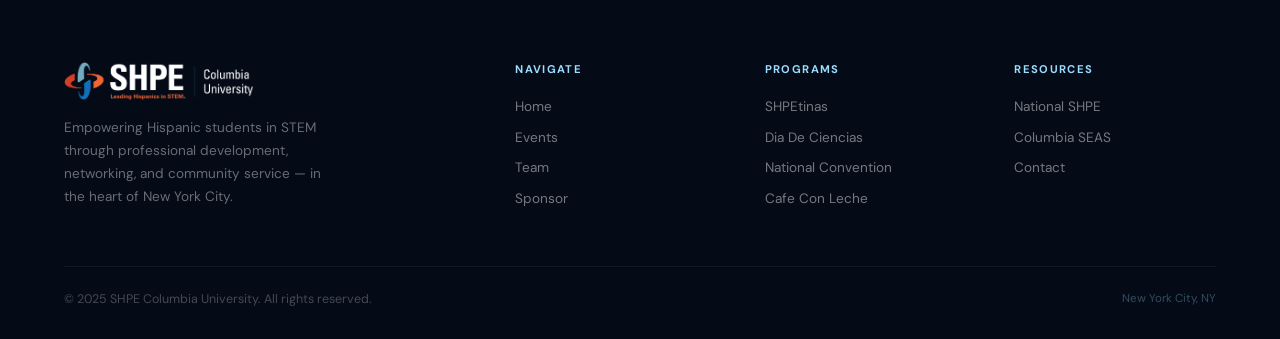
==== commit 9aac6f34: "fixed events" ====
--- a/events.html
+++ b/events.html
@@ -40,12 +40,16 @@
   </ul>
 </nav>
 
-<!-- This section is the HEADER section. It is basically what you see the top of this page. -->
-<div class="page-header">
-  <div class="eyebrow">Calendar & Events</div>
-  <h1 class="page-title">Events & <em>Gatherings</em></h1>
-  <p class="page-sub">From professional development workshops to social celebrations — stay connected with your SHPE familia at Columbia.</p>
-</div>
+<!-- This section is the HERO section. It is basically what you see the top of this page. -->
+<section class="page-hero">
+  <div class="hero-bg"></div>
+  <div class="hero-grid"></div>
+  <div class="page-hero-content">
+    <div class="hero-eyebrow"><span></span> 🗓️ STAY UPDATED</div>
+    <h1 class="hero-title">Events &amp; <em>Gatherings</em></h1>
+    <p class="hero-sub">From professional development workshops to social celebrations - stay connected with your SHPE familia at Columbia.</p>
+  </div>
+</section>
 
 <!--
 /Feature Event Section. You can use this to countdown for National Convention or something
@@ -83,7 +87,7 @@
 <div class="events-section">
   <div class="events-section-inner">
     <div class="section-header">
-      <h2 class="section-heading">Upcoming Events — Fall 2026</h2>
+      <h2 class="section-heading">Upcoming Events - Fall 2026</h2>
     </div>
     <div class="events-grid">
 
--- a/Styling/events.css
+++ b/Styling/events.css
@@ -11,6 +11,56 @@
     html { scroll-behavior: smooth; }
     body { font-family: 'DM Sans', sans-serif; background: var(--navy); color: var(--white); overflow-x: hidden; }
 
+    /*  PAGE HERO  */
+.page-hero {
+  min-height: 56vh;
+  display: flex; flex-direction: column; align-items: center; justify-content: center;
+  position: relative; overflow: hidden;
+  padding: 9rem 2rem 5rem;
+  text-align: center;
+}
+.page-hero .hero-bg {
+  position: absolute; inset: 0; z-index: 0;
+  background:
+    radial-gradient(ellipse 80% 60% at 50% 0%, rgba(0,48,135,0.6) 0%, transparent 70%),
+    radial-gradient(ellipse 50% 40% at 80% 80%, rgba(155,221,255,0.08) 0%, transparent 60%),
+    linear-gradient(180deg, #0A1628 0%, #060e1c 100%);
+}
+.page-hero .hero-grid {
+  position: absolute; inset: 0; z-index: 0;
+  background-image:
+    linear-gradient(rgba(155,221,255,0.04) 1px, transparent 1px),
+    linear-gradient(90deg, rgba(155,221,255,0.04) 1px, transparent 1px);
+  background-size: 60px 60px;
+}
+.page-hero-content { position: relative; z-index: 1; max-width: 720px; }
+
+.hero-eyebrow {
+  display: inline-flex; align-items: center; gap: 0.6rem;
+  background: rgba(155,221,255,0.08); border: 1px solid rgba(155,221,255,0.2);
+  padding: 0.4rem 1rem; border-radius: 100px;
+  font-size: 0.75rem; font-weight: 500; color: var(--columbia-blue);
+  letter-spacing: 0.1em; text-transform: uppercase;
+  margin-bottom: 2rem;
+  animation: fadeUp 0.8s ease both;
+}
+.hero-eyebrow span { width: 6px; height: 6px; border-radius: 50%; background: var(--columbia-blue); }
+
+.hero-title {
+  font-family: 'Georgia', serif;
+  font-size: clamp(2.8rem, 5vw, 5rem);
+  font-weight: 700; line-height: 1.05;
+  color: var(--white); margin-bottom: 1.5rem;
+  animation: fadeUp 0.8s 0.1s ease both;
+}
+.hero-title em { font-style: italic; color: var(--columbia-blue); }
+
+.hero-sub {
+  font-size: 1.1rem; color: rgba(255,255,255,0.6); font-weight: 300;
+  max-width: 560px; margin: 0 auto;
+  line-height: 1.7;
+  animation: fadeUp 0.8s 0.2s ease both;
+}
 
     /* PAGE HEADER */
     .page-header {
